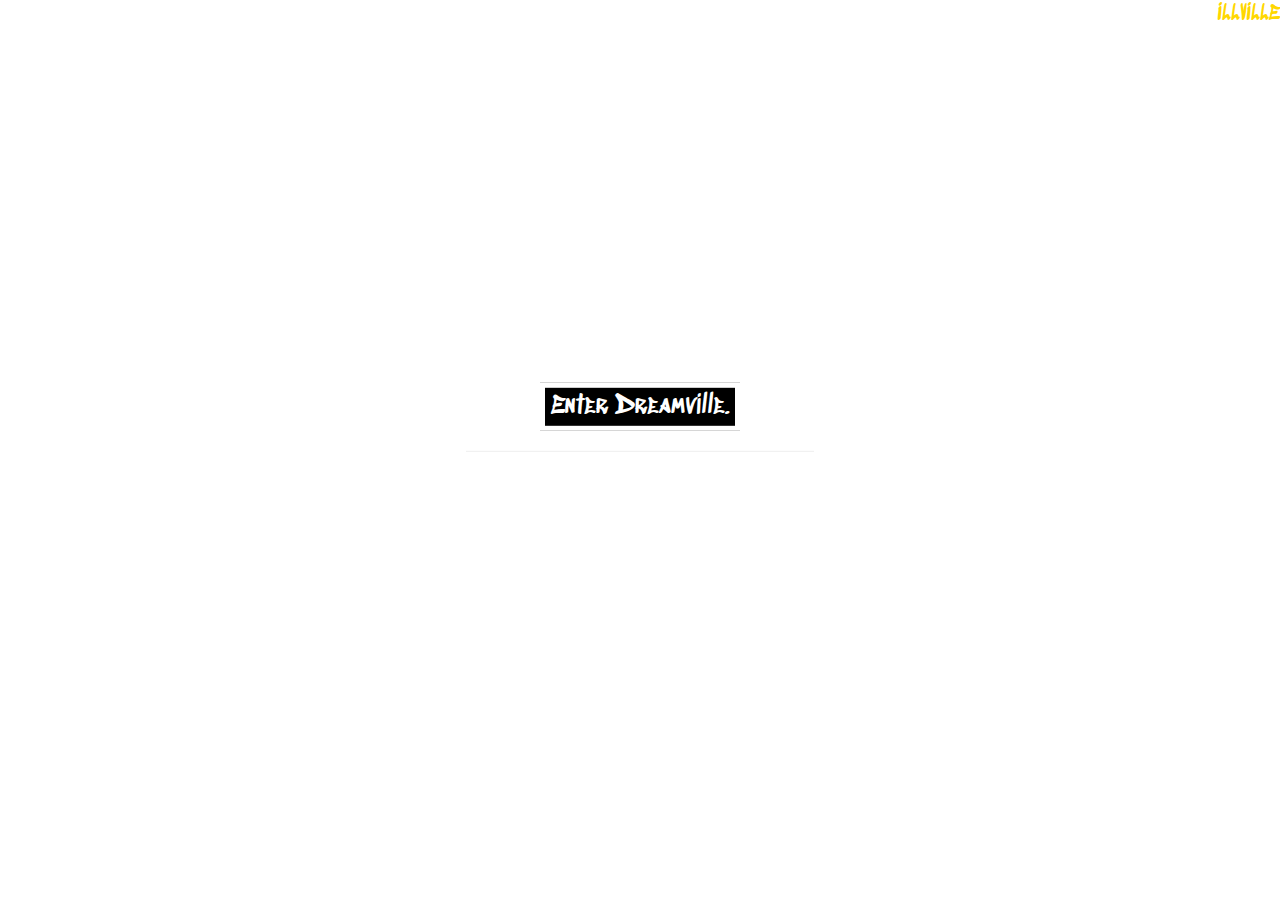
==== index.html @ e3aff409 "initial site design, move to responsive with bootstrap" ====
<DOCTYPE! html>
    <html>
    <meta charset="UTF-8">
    <meta name="viewport" content="width=device-width, initial-scale=1">

    <head>
        <link rel="stylesheet" href="https://cdnjs.cloudflare.com/ajax/libs/font-awesome/4.6.3/css/font-awesome.min.css">
        <title>dreamILLest</title>
        <meta charset="UTF-8">
        <meta name="viewport" content="width=device-width, initial-scale=1">
        <meta name="description" content="Personal Website of Bilal Hameed" />
        <meta name="keywords" content="software engineer, college student, resume, career, personal website" />
        <meta name="robots" content="nofollow" />
        <meta http-equiv="author" content="Bilal Hameed" />
        <link rel="shortcut icon" href="../images/cole6.jpg">
        <link rel="icon" href="../images/cole6.jpg">
        <link href="https://fonts.googleapis.com/css?family=Sedgwick+Ave+Display" rel="stylesheet">
        <link rel="stylesheet" href="https://cdnjs.cloudflare.com/ajax/libs/font-awesome/4.7.0/css/font-awesome.min.css">
        <link rel="stylesheet" href="https://maxcdn.bootstrapcdn.com/bootstrap/3.3.7/css/bootstrap.min.css">
        <link rel="stylesheet" href="styles.css">
    </head>

    <body>
        <div id="entryPage">
            <div class="bgimg">
                <div class="topLeft">
                    <p>ILLVILLE</p>
                </div>
                <div class="middle">
                    <button type="button" onclick="nextPage()" id="enterBtn">Enter Dreamville.</button>
                    <hr>
                    <p>Play the Game to Change the Game.</p>
                    <p id="demo" style="font-size:30px;"></p>
                </div>
                <div class="bottomleft">
                    <p>The Bilz in the Works.</p>
                </div>
            </div>
        </div>
        <div id="main" style="display:none">
            <audio autoplay loop>
                <source src="../music/neighbors.mp3" type="audio/mp3">
            </audio>
            <div class="navBar">
                <a href="index.html" class="navItem">Home</a>
                <a href="about.html" class="navItem">About</a>
                <a href="contact.html" class="navItem">Contact</a>
                <a href="scene.html" class="navItem">Scene</a>
                <a href="quotes.html" class="navItem">Quotes</a>
            </div>
            <div class="slides">
                <p class="topLeft">DreamVille in the Building.</p>
                <img class="mySlides" src="../images/dreamville.jpg">
                <img class="mySlides" src="../images/everybodydcole.jpg">
                <img class="mySlides" src="../images/low_poly_j_cole_wallpaper_by_cldupzyk-d9p2ch2.jpg">
                <img class="mySlides" src="../images/colenew1.jpg">
                <img class="mySlides" src="../images/colenew2.jpg">
                <img class="mySlides" src="../images/colenew3.jpg">
                <img class="mySlides" src="../images/colenew4.jpg">
                <img class="mySlides" src="../images/cole9.jpg">
                <img class="mySlides" src="../images/jcolethum2.jpg">
            </div>
            <script>
                var myIndex = 0;
                document.getElementsByClassName("main").style.display = "none";
                function carousel() {
                    var i;
                    var x = document.getElementsByClassName("mySlides");
                    for (i = 0; i < x.length; i++) {
                        x[i].style.display = "none";
                    }
                    myIndex++;
                    if (myIndex > x.length) {
                        myIndex = 1;
                    }
                    x[myIndex - 1].style.display = "block";
                    if (myIndex == 1) {
                        setTimeout(carousel, 1);
                    } else {
                        setTimeout(carousel, 3000);
                    }
                }
                function nextPage() {
                    document.getElementById("main").style.display = "block";
                    carousel();
                    document.getElementById("entryPage").style.display = "none";
                }
            </script>

            <div class="content">
                <h2>THE TEAM</h2>
                <p><i>dreamILLest and Co.</i></p>
                <p id="slogan">
                    dreamILLest: for the dreamers, for the ambitious, for the , strugglers, and creators. Brand for the young, hussling, and
                    survivin'. Put faith in the people, and the people will have faith in you. Alive, Survive, Thrive.</p>
            </div>
            <div class="articleItems">
                <article class="articleItem">
                    <p>Cole World</p>
                    <img class="articleImage" src="../images/cole7.jpg">
                </article>
                <article class="articleItem">
                    <p>DreamVillain</p>
                    <img class="articleImage" src="../images/icon2.jpg">
                </article>
                <article class="articleItem">
                    <p>Hollywood Cole</p>
                    <img class="articleImage" src="../images/dreamvillecole.png">
                </article>
                <br />
            </div>
            <footer class="footerbg">
                <div class="socialmedia">
                    <a href="#"><i class="fa fa-facebook-official sm"></i></a>
                    <a href="#"><i class="fa fa-pinterest-p sm"></i></a>
                    <a href="#"><i class="fa fa-twitter sm"></i></a>
                    <a href="#"><i class="fa fa-linkedin sm"></i></a>
                </div>

                <p>
                    ALL RIGHTS RESERVED. BKHAMEED.
                </p>
                <div class="ixcons">
                    <span class="fa fa-cloud ixons"></span>
                    <span class="fa fa-heart ixons"></span>
                    <span class="fa fa-file ixons"></span>
                    <span class="fa fa-bars ixons"></span>
                    <i class="glyphicon glyphicon-cloud"></i>
                    <i class="glyphicon glyphicon-thumbs-up"></i>
                    <i class="glyphicon glyphicon-remove"></i>
                </div>
            </footer>
        </div>
    </body>

    </html>
---- styles.css ----
/*body{
    background-color: lightblue;
    background-image: url("iconcole.jpg");
    background-repeat: no-repeat;
    background-position: center;
    background-attachment: fixed;
    width: 
    
}

.border {
    border-style: solid;
    border-width: 2px 10px 4px 20px;
    border-color: red green blue yellow;
    border-top-style: dotted;
    border-right-style: solid;
    border-bottom-style: dotted;
    border-left-style: solid;
    border-radius: 5px;
}

.margin {
    margin-top: 100px;
    margin-bottom: 100px;
    margin-right: 150px;
    margin-left: 80px;
    margin: 100px 150px 100px 80px;
    
}

.div {
    width: 300px;
    margin: auto;
    border: 1px solid red;
}

div.container {
    border: 1px solid red;
    margin-left: 100px;
}

.padding {
    padding-top: 50px;
    padding-right: 30px;
    padding-bottom: 50px;
    padding-left: 80px;
}

.heightwidth {
    height: 200px;
    width: 500px;
    background-color: powderblue;
}

div{
    max-width: 500px;
    height:100px;
    background-color: powderblue;
}

/*content -> border -> outline*/
/*
.outline{
    outline-style: groove;
    outline-color: gold;
    outline-width: 15px;
}

.text{
    color: gold;
    text-align: center;
    text-align: justify;
    text-shadow: 3px 3px silver;
}

a, p, h2 {
    font-family: 'Sedgwick Ave Display', cursive;
}

.font {
    font-style: italic;
    font-size: 1em;
    font-weight: bold;
    
}

.stylinglinks{
    
}

a:link{
    color: silver;
    background-color: yellow;
    text-decoration: none;
}

a:visited{
    color:red;
    background-color: black;
    text-decoration: none;
}

a:hover{
    color:black;
    background-color:gold;
    text-decoration: underline;
}

a:active{
    color:gold;
    background-color: silver;
    text-decoration: underline;
}

/* advanced link button below */
/*
a:link, a:visited {
    background-color: black;
    color: gold;
    padding: 14px 25px;
    text-align: center;
    text-decoration: none;
    display: inline-block;
}

a:hover, a:active {
    background-color: silver;
}

ul.a {
    list-style-type: circle;
    list-style-position: inside;
}

ol.a {
    list-style-type: lower-latin;
    list-style-position: outside;
}

ul {
    list-style-image: url("");
}
*/
body {
    font-family: 'Sedgwick Ave Display', cursive;
    text-align: center;
    background-color: white;
    color: black;
}

* {
    font-family: 'Sedgwick Ave Display', cursive;
}

audio {
    display: none;
}

.mySlides {
    margin-top: 51px;
    width: 100%;
    height: 880px;
    
}

.content {
    padding: 4px;
    justify-content: center;
    align-items: center;
    margin-top: 50px;
    margin-bottom: 50px;
    background-color: white;
}

.navBar{
    text-align: center;
    padding-top: 10px;
    position: fixed;
    top: 0;
    width: 100%;
}

#slogan {
    font-size: 30px;
    color: gold;
}

.navItem {
    display: inline;
    margin-right: 20px;
    margin-left: 20px;
    font-size: 20px;
    color: black;
    border: 4px solid white;
    padding: 10px;
}

.navItem:hover {
    color: midnightblue;
    text-decoration: blinks;
    border: 4px solid grey;
    
}

.articleItems {
    justify-content: center;
    align-items: center;
    display: inline-flex;
    margin-top: 50px;
}

.articleItem {
    margin-left: 30px;
    margin-right: 30px;
}

.articleImage {
    max-width: 100%;
    height: 350px;
    width: 350px;
}

.slides {
    margin: auto;
    width: 100%;
    margin-top: 30px
}

.topLeft {
    position: absolute;
    right: 0px;
    font-size: 20px;
    color: gold;
}

.skyline {
    position: static;
    bottom: 0;
    left: 0;
    height: auto;
    width: 100%;
    z-index: -1;
}

.footerbg {
    margin-top: 125px;
    width: 100%;
    height: 50%;
    background-image: url(../images/skyline.jpg);
    background-size: 100% 100%;
    display: flex;
    flex-direction: column;
    justify-content: flex-end;
    align-items: center;
    color: white;
    flex-wrap: nowrap;
}

.socialmedia {
    display: flex;
    flex-direction: row;
    justify-content: center;
    align-items: center;
}

.ixcons {
    display: flex;
    flex-direction: row;
    justify-content: center;
    align-items: center;
}


.bgimg{
    background-image: url("../images/jcolethum2.jpg");
    height: 100%;
    background-position: center;
    background-size: cover;
    position: relative;
    color: white;
    font-family: "Courier New", Courier, monospace;
    font-size: 25px;
    
}

topLeft{
    position: absolute;
    top: 0;
    right: 15px;
    
}

.middle{
    position: absolute;
    top: 50%;
    left: 50%;
    transform: translate(-50%, -50%);
    text-align: center;
    
}

.bottomLeft{
    position: absolute;
    bottom: 0;
    left: 16px;
    
}

#enterBtn{
    background-color: black;
    border: 5px solid white;
}

#enterBtn:hover{
    background-color: gold;
}
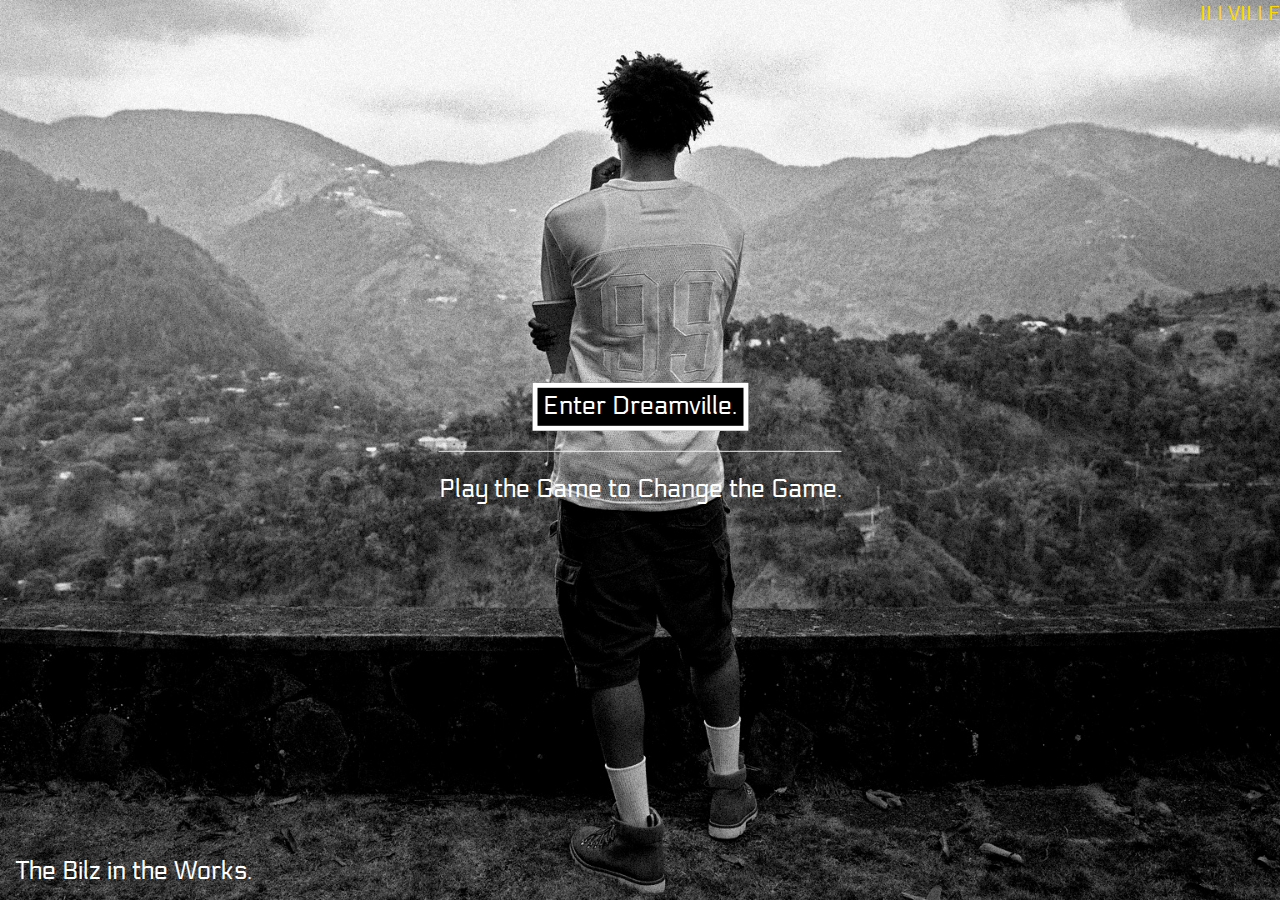
==== commit e8843cd8: "new navbar, added images, working on scene page" ====
--- a/index.html
+++ b/index.html
@@ -1,136 +1,170 @@
 <DOCTYPE! html>
     <html>
     <meta charset="UTF-8">
+<meta name="viewport" content="width=device-width, initial-scale=1">
+
+<head>
+    <link rel="stylesheet" href="https://cdnjs.cloudflare.com/ajax/libs/font-awesome/4.6.3/css/font-awesome.min.css">
+    <link rel="stylesheet" href="https://maxcdn.bootstrapcdn.com/bootstrap/3.3.7/css/bootstrap.min.css">
+
+    <!-- jQuery library -->
+    <script src="https://ajax.googleapis.com/ajax/libs/jquery/3.2.1/jquery.min.js"></script>
+
+    <!-- Latest compiled JavaScript -->
+    <script src="https://maxcdn.bootstrapcdn.com/bootstrap/3.3.7/js/bootstrap.min.js"></script>
+    <title>VilleDreams</title>
+    <meta charset="UTF-8">
     <meta name="viewport" content="width=device-width, initial-scale=1">
+    <meta name="description" content="Personal Website of Bilal Hameed" />
+    <meta name="keywords" content="software engineer, college student, resume, career, personal website" />
+    <meta name="robots" content="nofollow" />
+    <meta http-equiv="author" content="Bilal Hameed" />
+    <link rel="shortcut icon" href="../images/cole6.jpg">
+    <link rel="icon" href="../images/cole6.jpg">
+    <link href="https://fonts.googleapis.com/css?family=Sedgwick+Ave+Display" rel="stylesheet">
+    <link rel="stylesheet" href="https://cdnjs.cloudflare.com/ajax/libs/font-awesome/4.7.0/css/font-awesome.min.css">
+    <link rel="stylesheet" href="https://maxcdn.bootstrapcdn.com/bootstrap/3.3.7/css/bootstrap.min.css">
+    <link rel="stylesheet" href="styles.css">
+    <script src="https://sdk.amazonaws.com/js/aws-sdk-2.134.0.min.js"></script>
+    <link href="https://fonts.googleapis.com/css?family=Electrolize" rel="stylesheet">
 
-    <head>
-        <link rel="stylesheet" href="https://cdnjs.cloudflare.com/ajax/libs/font-awesome/4.6.3/css/font-awesome.min.css">
-        <title>dreamILLest</title>
-        <meta charset="UTF-8">
-        <meta name="viewport" content="width=device-width, initial-scale=1">
-        <meta name="description" content="Personal Website of Bilal Hameed" />
-        <meta name="keywords" content="software engineer, college student, resume, career, personal website" />
-        <meta name="robots" content="nofollow" />
-        <meta http-equiv="author" content="Bilal Hameed" />
-        <link rel="shortcut icon" href="../images/cole6.jpg">
-        <link rel="icon" href="../images/cole6.jpg">
-        <link href="https://fonts.googleapis.com/css?family=Sedgwick+Ave+Display" rel="stylesheet">
-        <link rel="stylesheet" href="https://cdnjs.cloudflare.com/ajax/libs/font-awesome/4.7.0/css/font-awesome.min.css">
-        <link rel="stylesheet" href="https://maxcdn.bootstrapcdn.com/bootstrap/3.3.7/css/bootstrap.min.css">
-        <link rel="stylesheet" href="styles.css">
-    </head>
 
-    <body>
-        <div id="entryPage">
-            <div class="bgimg">
-                <div class="topLeft">
-                    <p>ILLVILLE</p>
-                </div>
-                <div class="middle">
-                    <button type="button" onclick="nextPage()" id="enterBtn">Enter Dreamville.</button>
-                    <hr>
-                    <p>Play the Game to Change the Game.</p>
-                    <p id="demo" style="font-size:30px;"></p>
-                </div>
-                <div class="bottomleft">
-                    <p>The Bilz in the Works.</p>
+</head>
+
+<body>
+    <div id="entryPage">
+        <div class="bgimg">
+            <div class="topLeft">
+                <p>ILLVILLE</p>
+            </div>
+            <div class="middle">
+                <button type="button" onclick="nextPage()" id="enterBtn">Enter Dreamville.</button>
+                <hr>
+                <p>Play the Game to Change the Game.</p>
+                <p id="demo" style="font-size:30px;"></p>
+            </div>
+            <div class="bottomleft">
+                <p>The Bilz in the Works.</p>
+            </div>
+        </div>
+    </div>
+
+    <div id="mySidenav" class="sidenav">
+        <a href="javascript:void(0)" class="closebtn" onclick="closeNav()">&times;</a>
+        <a href="#" class="navItems" >Home</a>
+        <a href="#" class="navItems" >About</a>
+        <a href="#" class="navItems" >Contact</a>
+        <a href="#" class="navItems" >Scene</a>
+    </div>
+
+    <div id="main" style="display:none">
+        <audio autoplay loop>
+                <source src="../music/neighbors.mp3" type="audio/mp3">
+            </audio>
+        <div class="navBar navbar navbar-inverse">
+            <div class="container-fluid">
+                <div class="navbar-header navbar-left">
+                    <button onclick="openNav()" type="button" class="navbar-toggle" data-toggle="collapse">
+                        <span class="icon-bar"></span>
+                        <span class="icon-bar"></span>
+                        <span class="icon-bar"></span>
+                        </button>
                 </div>
             </div>
+            <div class="collapse navbar-collapse" id="myNavbar">
+                <ul class="nav navbar-nav navbar-left">
+                    <li> <i class="fa fa-bars" aria-hidden="true" onclick="openNav()"></i>
+                    </li>
+                </ul>
+            </div>
         </div>
-        <div id="main" style="display:none">
-            <audio autoplay loop>
-                <source src="../music/neighbors.mp3" type="audio/mp3">
-            </audio>
-            <div class="navBar">
-                <a href="index.html" class="navItem">Home</a>
-                <a href="about.html" class="navItem">About</a>
-                <a href="contact.html" class="navItem">Contact</a>
-                <a href="scene.html" class="navItem">Scene</a>
-                <a href="quotes.html" class="navItem">Quotes</a>
-            </div>
-            <div class="slides">
-                <p class="topLeft">DreamVille in the Building.</p>
-                <img class="mySlides" src="../images/dreamville.jpg">
-                <img class="mySlides" src="../images/everybodydcole.jpg">
-                <img class="mySlides" src="../images/low_poly_j_cole_wallpaper_by_cldupzyk-d9p2ch2.jpg">
-                <img class="mySlides" src="../images/colenew1.jpg">
-                <img class="mySlides" src="../images/colenew2.jpg">
-                <img class="mySlides" src="../images/colenew3.jpg">
-                <img class="mySlides" src="../images/colenew4.jpg">
-                <img class="mySlides" src="../images/cole9.jpg">
-                <img class="mySlides" src="../images/jcolethum2.jpg">
-            </div>
-            <script>
-                var myIndex = 0;
-                document.getElementsByClassName("main").style.display = "none";
-                function carousel() {
-                    var i;
-                    var x = document.getElementsByClassName("mySlides");
-                    for (i = 0; i < x.length; i++) {
-                        x[i].style.display = "none";
-                    }
-                    myIndex++;
-                    if (myIndex > x.length) {
-                        myIndex = 1;
-                    }
-                    x[myIndex - 1].style.display = "block";
-                    if (myIndex == 1) {
-                        setTimeout(carousel, 1);
-                    } else {
-                        setTimeout(carousel, 3000);
-                    }
+
+        <div class="slides">
+            <p class="topLeft">DreamVille in the Building.</p>
+            <img class="mySlides" src="./images/dreamville.jpg">
+            <img class="mySlides" src="./images/everybodydcole.jpg">
+            <img class="mySlides" src="./images/low_poly_j_cole_wallpaper_by_cldupzyk-d9p2ch2.jpg">
+            <img class="mySlides" src="./images/colenew1.jpg">
+            <img class="mySlides" src="./images/colenew2.jpg">
+            <img class="mySlides" src="./images/colenew3.jpg">
+            <img class="mySlides" src="./images/colenew4.jpg">
+            <img class="mySlides" src="./images/cole9.jpg">
+            <img class="mySlides" src="./images/jcolethum2.jpg">
+        </div>
+        <script>
+            var myIndex = 0;
+            document.getElementsByClassName("main").style.display = "none";
+
+            function carousel() {
+                var i;
+                var x = document.getElementsByClassName("mySlides");
+                for (i = 0; i < x.length; i++) {
+                    x[i].style.display = "none";
                 }
-                function nextPage() {
-                    document.getElementById("main").style.display = "block";
-                    carousel();
-                    document.getElementById("entryPage").style.display = "none";
+                myIndex++;
+                if (myIndex > x.length) {
+                    myIndex = 1;
                 }
-            </script>
+                x[myIndex - 1].style.display = "block";
+                if (myIndex == 1) {
+                    setTimeout(carousel, 1);
+                } else {
+                    setTimeout(carousel, 3000);
+                }
+            }
 
-            <div class="content">
-                <h2>THE TEAM</h2>
-                <p><i>dreamILLest and Co.</i></p>
-                <p id="slogan">
-                    dreamILLest: for the dreamers, for the ambitious, for the , strugglers, and creators. Brand for the young, hussling, and
-                    survivin'. Put faith in the people, and the people will have faith in you. Alive, Survive, Thrive.</p>
-            </div>
-            <div class="articleItems">
-                <article class="articleItem">
-                    <p>Cole World</p>
-                    <img class="articleImage" src="../images/cole7.jpg">
-                </article>
-                <article class="articleItem">
-                    <p>DreamVillain</p>
-                    <img class="articleImage" src="../images/icon2.jpg">
-                </article>
-                <article class="articleItem">
-                    <p>Hollywood Cole</p>
-                    <img class="articleImage" src="../images/dreamvillecole.png">
-                </article>
-                <br />
-            </div>
-            <footer class="footerbg">
-                <div class="socialmedia">
-                    <a href="#"><i class="fa fa-facebook-official sm"></i></a>
-                    <a href="#"><i class="fa fa-pinterest-p sm"></i></a>
-                    <a href="#"><i class="fa fa-twitter sm"></i></a>
-                    <a href="#"><i class="fa fa-linkedin sm"></i></a>
-                </div>
+            function nextPage() {
+                document.getElementById("main").style.display = "block";
+                carousel();
+                document.getElementById("entryPage").style.display = "none";
+            }
+            
+            function openNav() {
+                document.getElementById("mySidenav").style.width="250px";
+            }
+            
+            function closeNav() {
+                document.getElementById("mySidenav").style.width = "0";
+            }
+            
+            function setActive(elem) {
+                var navs = document.getElementsByClassName("navItems");
+                for( index = 0; index < navs.length; index++){
+                    navs[index].removeAttribute("class");
+                    navs[index].setAttribute("class", "navItems");
+                }
+                elem.setAttribute("class", "active navItems");
+                
+            }
+        </script>
 
-                <p>
-                    ALL RIGHTS RESERVED. BKHAMEED.
-                </p>
-                <div class="ixcons">
-                    <span class="fa fa-cloud ixons"></span>
-                    <span class="fa fa-heart ixons"></span>
-                    <span class="fa fa-file ixons"></span>
-                    <span class="fa fa-bars ixons"></span>
-                    <i class="glyphicon glyphicon-cloud"></i>
-                    <i class="glyphicon glyphicon-thumbs-up"></i>
-                    <i class="glyphicon glyphicon-remove"></i>
-                </div>
-            </footer>
+        <div class="content">
+            <h2>THE TEAM</h2>
+            <p><i>dreamILLest and Co.</i></p>
+            <p id="slogan">
+                dreamILLest: for the dreamers, for the ambitious, for the , strugglers, and creators. Brand for the young, hussling, and survivin'. Put faith in the people, and the people will have faith in you. Alive, Survive, Thrive.</p>
         </div>
-    </body>
+        <div class="articleItems">
+            <article class="articleItem">
+                <p>Cole World</p>
+                <img class="articleImage" src="./images/cole7.jpg">
+            </article>
+            <article class="articleItem">
+                <p>DreamVillain</p>
+                <img class="articleImage" src="./images/icon2.jpg">
+            </article>
+            <article class="articleItem">
+                <p>Hollywood Cole</p>
+                <img class="articleImage" src="./images/dreamvillecole.png">
+            </article>
+            <br />
+        </div>
+        <div class="footerbg">
+            <p>
+                ALL RIGHTS RESERVED. BKHAMEED.
+            </p>
+        </div>
+    </div>
+</body>
 
-    </html>+    </html>
--- a/styles.css
+++ b/styles.css
@@ -141,15 +141,77 @@
     list-style-image: url("");
 }
 */
+
+
+.fa {
+    color: white;
+    font-size: 30px;
+    padding-left: 10px;
+    padding-top: 15px;
+    
+}
+.sidenav {
+    height: 100%;
+    width: 0;
+    position: fixed;
+    z-index: 1;
+    top: 0;
+    left: 0;
+    background-color: black;
+    overflow-x: hidden;
+    padding-top: 60px;
+    transition: 0.5s;
+}
+
+.sidenav a {
+    padding: 8px 8px 8px 32px;
+    text-decoration-color: none;
+    font-size: 25px;
+    color: silver;
+    display: block;
+    transition: 0.3s;
+}
+
+
+
+.sidenav .closebtn {
+    position: absolute;
+    top: 0;
+    right: 25px;
+    font-size: 36px;
+    margin-left: 50px;
+}
+
+#main {
+    transition: margin-left .5s;
+}
+
+@media screen and (max-height: 450px) {
+    .sidenav {padding-top: 15px;}
+    .sidenav a {font-size: 18px;}
+}
+
 body {
-    font-family: 'Sedgwick Ave Display', cursive;
+font-family: 'Electrolize', sans-serif;
     text-align: center;
     background-color: white;
     color: black;
 }
 
+@media (min-width: 768px) {
+    .navbar .navbar-nav {
+        display: inline-block;
+        float: none;
+        vertical-align: top;
+    }
+
+    .navbar .navbar-collapse {
+        text-align: center;
+    }
+}
+
 * {
-    font-family: 'Sedgwick Ave Display', cursive;
+font-family: 'Electrolize', sans-serif;
 }
 
 audio {
@@ -157,7 +219,6 @@
 }
 
 .mySlides {
-    margin-top: 51px;
     width: 100%;
     height: 880px;
     
@@ -174,10 +235,14 @@
 
 .navBar{
     text-align: center;
-    padding-top: 10px;
-    position: fixed;
     top: 0;
-    width: 100%;
+    padding-bottom: 0;
+    margin-bottom: 0;
+}
+
+.navbar {
+        margin-bottom: 0;
+    border-radius: 0;
 }
 
 #slogan {
@@ -185,20 +250,11 @@
     color: gold;
 }
 
-.navItem {
-    display: inline;
-    margin-right: 20px;
-    margin-left: 20px;
-    font-size: 20px;
-    color: black;
+
+.navItems:hover {
+    color: silver;
+    text-decoration: blinks;
     border: 4px solid white;
-    padding: 10px;
-}
-
-.navItem:hover {
-    color: midnightblue;
-    text-decoration: blinks;
-    border: 4px solid grey;
     
 }
 
@@ -221,9 +277,9 @@
 }
 
 .slides {
-    margin: auto;
     width: 100%;
-    margin-top: 30px
+    margin-top: 0px;
+    padding-top: 0px;
 }
 
 .topLeft {
@@ -243,10 +299,10 @@
 }
 
 .footerbg {
-    margin-top: 125px;
+    margin-top: 127px;
     width: 100%;
     height: 50%;
-    background-image: url(../images/skyline.jpg);
+    background-image: url(./images/skyline.jpg);
     background-size: 100% 100%;
     display: flex;
     flex-direction: column;
@@ -254,6 +310,8 @@
     align-items: center;
     color: white;
     flex-wrap: nowrap;
+    margin-bottom: 0px;
+    padding-bottom: 0px;
 }
 
 .socialmedia {
@@ -272,13 +330,13 @@
 
 
 .bgimg{
-    background-image: url("../images/jcolethum2.jpg");
+    background-image: url("./images/jcolethum2.jpg");
     height: 100%;
     background-position: center;
     background-size: cover;
     position: relative;
     color: white;
-    font-family: "Courier New", Courier, monospace;
+font-family: 'Electrolize', sans-serif;
     font-size: 25px;
     
 }
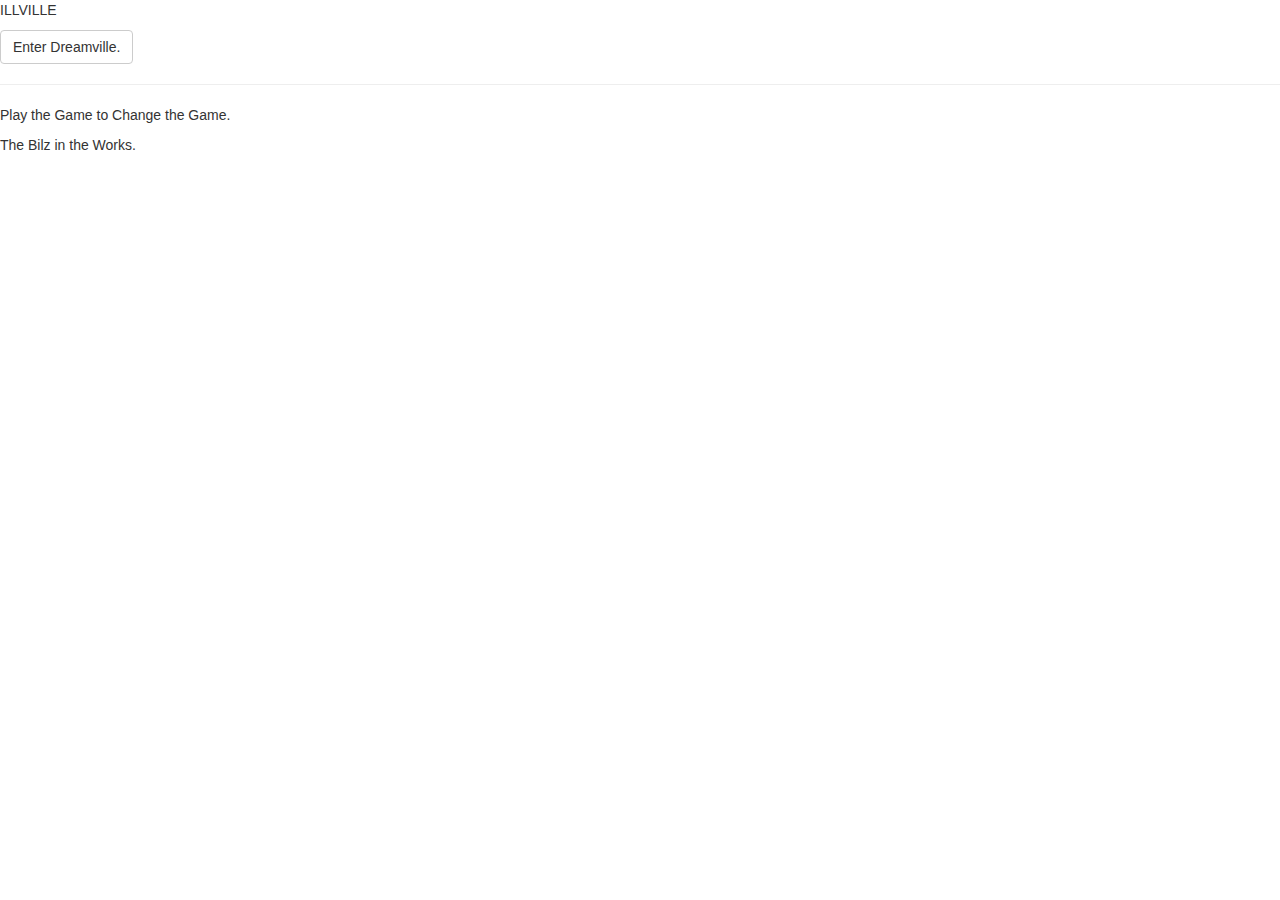
==== commit 3e272de5: "fixed about page formatting, combined all css files , worked on mobile" ====
--- a/index.html
+++ b/index.html
@@ -1,170 +1,57 @@
 <DOCTYPE! html>
     <html>
     <meta charset="UTF-8">
-<meta name="viewport" content="width=device-width, initial-scale=1">
+    <meta name="viewport" content="width=device-width, initial-scale=1">
 
-<head>
-    <link rel="stylesheet" href="https://cdnjs.cloudflare.com/ajax/libs/font-awesome/4.6.3/css/font-awesome.min.css">
-    <link rel="stylesheet" href="https://maxcdn.bootstrapcdn.com/bootstrap/3.3.7/css/bootstrap.min.css">
+    <head>
+        <link rel="stylesheet" href="https://cdnjs.cloudflare.com/ajax/libs/font-awesome/4.6.3/css/font-awesome.min.css">
+        <link rel="stylesheet" href="https://maxcdn.bootstrapcdn.com/bootstrap/3.3.7/css/bootstrap.min.css">
 
-    <!-- jQuery library -->
-    <script src="https://ajax.googleapis.com/ajax/libs/jquery/3.2.1/jquery.min.js"></script>
+        <!-- jQuery library -->
+        <script src="https://ajax.googleapis.com/ajax/libs/jquery/3.2.1/jquery.min.js"></script>
 
-    <!-- Latest compiled JavaScript -->
-    <script src="https://maxcdn.bootstrapcdn.com/bootstrap/3.3.7/js/bootstrap.min.js"></script>
-    <title>VilleDreams</title>
-    <meta charset="UTF-8">
-    <meta name="viewport" content="width=device-width, initial-scale=1">
-    <meta name="description" content="Personal Website of Bilal Hameed" />
-    <meta name="keywords" content="software engineer, college student, resume, career, personal website" />
-    <meta name="robots" content="nofollow" />
-    <meta http-equiv="author" content="Bilal Hameed" />
-    <link rel="shortcut icon" href="../images/cole6.jpg">
-    <link rel="icon" href="../images/cole6.jpg">
-    <link href="https://fonts.googleapis.com/css?family=Sedgwick+Ave+Display" rel="stylesheet">
-    <link rel="stylesheet" href="https://cdnjs.cloudflare.com/ajax/libs/font-awesome/4.7.0/css/font-awesome.min.css">
-    <link rel="stylesheet" href="https://maxcdn.bootstrapcdn.com/bootstrap/3.3.7/css/bootstrap.min.css">
-    <link rel="stylesheet" href="styles.css">
-    <script src="https://sdk.amazonaws.com/js/aws-sdk-2.134.0.min.js"></script>
-    <link href="https://fonts.googleapis.com/css?family=Electrolize" rel="stylesheet">
+        <!-- Latest compiled JavaScript -->
+        <script src="https://maxcdn.bootstrapcdn.com/bootstrap/3.3.7/js/bootstrap.min.js"></script>
+        <title>VilleDreams</title>
+        <meta charset="UTF-8">
+        <meta name="viewport" content="width=device-width, initial-scale=1">
+        <meta name="description" content="Personal Website of Bilal Hameed" />
+        <meta name="keywords" content="software engineer, college student, resume, career, personal website" />
+        <meta name="robots" content="nofollow" />
+        <meta http-equiv="author" content="Bilal Hameed" />
+        <link rel="shortcut icon" href="../images/cole6.jpg">
+        <link rel="icon" href="../images/cole6.jpg">
+        <link href="https://fonts.googleapis.com/css?family=Sedgwick+Ave+Display" rel="stylesheet">
+        <link rel="stylesheet" href="https://cdnjs.cloudflare.com/ajax/libs/font-awesome/4.7.0/css/font-awesome.min.css">
+        <script src="https://sdk.amazonaws.com/js/aws-sdk-2.134.0.min.js"></script>
+        <link href="https://fonts.googleapis.com/css?family=Electrolize" rel="stylesheet">
+        <link rel="stylesheet" href="https://maxcdn.bootstrapcdn.com/bootstrap/3.3.7/css/bootstrap.min.css">
+        <link rel="stylesheet" href="styles.css">
 
+        <script src="scripts.js"></script>
+    </head>
 
-</head>
-
-<body>
-    <div id="entryPage">
-        <div class="bgimg">
-            <div class="topLeft">
-                <p>ILLVILLE</p>
-            </div>
-            <div class="middle">
-                <button type="button" onclick="nextPage()" id="enterBtn">Enter Dreamville.</button>
-                <hr>
-                <p>Play the Game to Change the Game.</p>
-                <p id="demo" style="font-size:30px;"></p>
-            </div>
-            <div class="bottomleft">
-                <p>The Bilz in the Works.</p>
+    <body>
+        <div id="entryPage">
+            <div class="bgimg">
+                <div class="container-fluid">
+                    <div class="row">
+                        <div class="topLeft">
+                            <p>ILLVILLE</p>
+                        </div>
+                        <div class="middle">
+                            <a href="home.html" class="btn btn-default" id="enterBtn">Enter Dreamville.</a>
+                            <hr>
+                            <p>Play the Game to Change the Game.</p>
+                            <p id="demo" style="font-size:30px;"></p>
+                        </div>
+                        <div class="bottomleft">
+                            <p>The Bilz in the Works.</p>
+                        </div>
+                    </div>
+                </div>
             </div>
         </div>
-    </div>
-
-    <div id="mySidenav" class="sidenav">
-        <a href="javascript:void(0)" class="closebtn" onclick="closeNav()">&times;</a>
-        <a href="#" class="navItems" >Home</a>
-        <a href="#" class="navItems" >About</a>
-        <a href="#" class="navItems" >Contact</a>
-        <a href="#" class="navItems" >Scene</a>
-    </div>
-
-    <div id="main" style="display:none">
-        <audio autoplay loop>
-                <source src="../music/neighbors.mp3" type="audio/mp3">
-            </audio>
-        <div class="navBar navbar navbar-inverse">
-            <div class="container-fluid">
-                <div class="navbar-header navbar-left">
-                    <button onclick="openNav()" type="button" class="navbar-toggle" data-toggle="collapse">
-                        <span class="icon-bar"></span>
-                        <span class="icon-bar"></span>
-                        <span class="icon-bar"></span>
-                        </button>
-                </div>
-            </div>
-            <div class="collapse navbar-collapse" id="myNavbar">
-                <ul class="nav navbar-nav navbar-left">
-                    <li> <i class="fa fa-bars" aria-hidden="true" onclick="openNav()"></i>
-                    </li>
-                </ul>
-            </div>
-        </div>
-
-        <div class="slides">
-            <p class="topLeft">DreamVille in the Building.</p>
-            <img class="mySlides" src="./images/dreamville.jpg">
-            <img class="mySlides" src="./images/everybodydcole.jpg">
-            <img class="mySlides" src="./images/low_poly_j_cole_wallpaper_by_cldupzyk-d9p2ch2.jpg">
-            <img class="mySlides" src="./images/colenew1.jpg">
-            <img class="mySlides" src="./images/colenew2.jpg">
-            <img class="mySlides" src="./images/colenew3.jpg">
-            <img class="mySlides" src="./images/colenew4.jpg">
-            <img class="mySlides" src="./images/cole9.jpg">
-            <img class="mySlides" src="./images/jcolethum2.jpg">
-        </div>
-        <script>
-            var myIndex = 0;
-            document.getElementsByClassName("main").style.display = "none";
-
-            function carousel() {
-                var i;
-                var x = document.getElementsByClassName("mySlides");
-                for (i = 0; i < x.length; i++) {
-                    x[i].style.display = "none";
-                }
-                myIndex++;
-                if (myIndex > x.length) {
-                    myIndex = 1;
-                }
-                x[myIndex - 1].style.display = "block";
-                if (myIndex == 1) {
-                    setTimeout(carousel, 1);
-                } else {
-                    setTimeout(carousel, 3000);
-                }
-            }
-
-            function nextPage() {
-                document.getElementById("main").style.display = "block";
-                carousel();
-                document.getElementById("entryPage").style.display = "none";
-            }
-            
-            function openNav() {
-                document.getElementById("mySidenav").style.width="250px";
-            }
-            
-            function closeNav() {
-                document.getElementById("mySidenav").style.width = "0";
-            }
-            
-            function setActive(elem) {
-                var navs = document.getElementsByClassName("navItems");
-                for( index = 0; index < navs.length; index++){
-                    navs[index].removeAttribute("class");
-                    navs[index].setAttribute("class", "navItems");
-                }
-                elem.setAttribute("class", "active navItems");
-                
-            }
-        </script>
-
-        <div class="content">
-            <h2>THE TEAM</h2>
-            <p><i>dreamILLest and Co.</i></p>
-            <p id="slogan">
-                dreamILLest: for the dreamers, for the ambitious, for the , strugglers, and creators. Brand for the young, hussling, and survivin'. Put faith in the people, and the people will have faith in you. Alive, Survive, Thrive.</p>
-        </div>
-        <div class="articleItems">
-            <article class="articleItem">
-                <p>Cole World</p>
-                <img class="articleImage" src="./images/cole7.jpg">
-            </article>
-            <article class="articleItem">
-                <p>DreamVillain</p>
-                <img class="articleImage" src="./images/icon2.jpg">
-            </article>
-            <article class="articleItem">
-                <p>Hollywood Cole</p>
-                <img class="articleImage" src="./images/dreamvillecole.png">
-            </article>
-            <br />
-        </div>
-        <div class="footerbg">
-            <p>
-                ALL RIGHTS RESERVED. BKHAMEED.
-            </p>
-        </div>
-    </div>
-</body>
+    </body>
 
     </html>
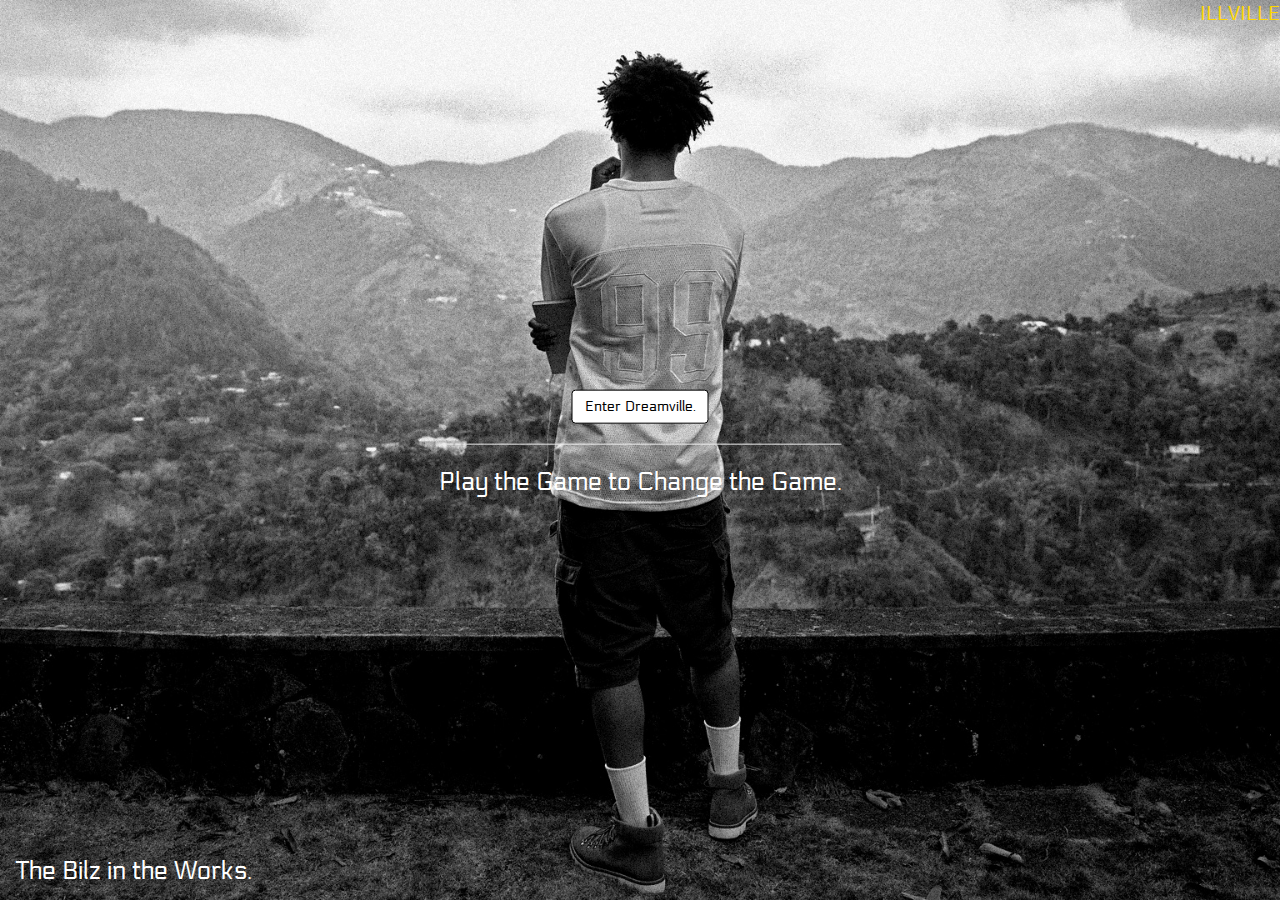
==== commit 36340481: "reformatted css files, fixed bugs in ui" ====
--- a/index.html
+++ b/index.html
@@ -40,7 +40,7 @@
                             <p>ILLVILLE</p>
                         </div>
                         <div class="middle">
-                            <a href="home.html" class="btn btn-default" id="enterBtn">Enter Dreamville.</a>
+                            <a onclick = "entryButton()" href="home.html" class="btn btn-default" id="enterBtn">Enter Dreamville.</a>
                             <hr>
                             <p>Play the Game to Change the Game.</p>
                             <p id="demo" style="font-size:30px;"></p>
--- a/styles.css
+++ b/styles.css
@@ -0,0 +1,364 @@
+@media (min-width: 768px) {
+    .fullWidth {
+    width: 100%;
+    height: 750px;
+}
+}
+
+@media (max-width: 768px) {
+       .fullWidth {
+    width: 100%;
+    height: 600p;
+}
+}
+
+
+
+
+.fa {
+    color: white;
+    font-size: 30px;
+    padding-left: 10px;
+    padding-top: 7px;
+    
+}
+
+.headerImg {
+    padding: 0;
+}
+
+
+.removeSpace {
+    padding-left: 0 !important;
+    margin-left: 0 !important;
+}
+
+.removeSpace {
+    padding: 0 !important;
+    margin: 0 !important;
+}
+
+
+.navbar-toggle {
+    position: absolute;
+    top: 5px;
+    left: 10px;
+}
+
+.noPadding {
+    padding: 0;
+}
+
+.pics {
+    height: 325px;
+    width: 650px;
+}
+
+.pics2 {
+    height: 400px;
+    width: 650px;
+}
+
+
+.sidenav {
+    height: 100%;
+    width: 0;
+    position: fixed;
+    z-index: 1;
+    top: 0;
+    left: 0;
+    background-color: black;
+    overflow-x: hidden;
+    padding-top: 60px;
+    transition: 0.5s;
+}
+
+.sidenav a {
+    padding: 8px 8px 8px 32px;
+    text-decoration-color: none;
+    font-size: 25px;
+    color: silver;
+    display: block;
+    transition: 0.3s;
+}
+
+
+
+.sidenav .closebtn {
+    position: absolute;
+    top: 0;
+    right: 25px;
+    font-size: 36px;
+    margin-left: 50px;
+}
+
+#main {
+    transition: margin-left .5s;
+}
+
+@media screen and (max-height: 450px) {
+    .sidenav {padding-top: 15px;}
+    .sidenav a {font-size: 18px;}
+}
+
+body {
+font-family: 'Electrolize', sans-serif;
+    text-align: center;
+    background-color: white;
+    color: black;
+}
+
+@media (min-width: 768px) {
+    .navbar .navbar-nav {
+        display: inline-block;
+        float: none;
+        vertical-align: top;
+    }
+
+    .navbar .navbar-collapse {
+        text-align: center;
+    }
+}
+
+* {
+font-family: 'Electrolize', sans-serif;
+}
+
+audio {
+    display: none;
+}
+
+.mySlides {
+    width: 100%;
+    height: 880px;
+    
+    
+}
+
+@media (max-width: 768px) {
+    .mySlides {
+        width: 100%;
+        height: 440px;
+    }
+}
+
+.content {
+    padding: 4px;
+    justify-content: center;
+    align-items: center;
+    margin-top: 50px;
+    margin-bottom: 50px;
+    background-color: white;
+}
+
+.content-container {
+    background-color: white;
+}
+
+.navBar{
+    text-align: center;
+    top: 0;
+    padding-bottom: 0;
+    margin-bottom: 0;
+}
+
+.navbar {
+        margin-bottom: 0;
+    border-radius: 0;
+}
+
+#slogan {
+    font-size: 30px;
+    color: gold;
+}
+
+
+.navItems:hover {
+    color: silver;
+    text-decoration: blinks;
+    border: 1px solid white;
+    
+}
+
+.articleItems {
+    justify-content: center;
+    align-items: center;
+    display: inline-flex;
+    margin-top: 50px;
+}
+
+.articleItem {
+    margin-left: 30px;
+    margin-right: 30px;
+}
+
+@media (min-width: 768px) {
+    .articleImage{
+           height: 300px;
+    width: 500px;
+    margin-bottom: 40px;
+        
+    }
+}
+
+@media (max-width: 768px) {
+    .articleImage {
+    height: 200px;
+    width: 225px;
+    margin-bottom: 10px;
+    }
+}
+
+.slides {
+    width: 100%;
+    margin-top: 0px;
+    padding-top: 0px;
+}
+
+.topLeft {
+    position: absolute;
+    right: 0px;
+    font-size: 20px;
+    color: gold;
+}
+
+.skyline {
+    position: static;
+    bottom: 0;
+    left: 0;
+    height: auto;
+    width: 100%;
+    z-index: -1;
+}
+
+.footerbg {
+    margin-top: 127px;
+    width: 100%;
+    height: 50%;
+    background-image: url(./images/skyline.jpg);
+    background-size: 100% 100%;
+    display: flex;
+    flex-direction: column;
+    justify-content: flex-end;
+    align-items: stretch;
+    color: white;
+    margin-bottom: 0px;
+    padding-bottom: 0px;
+    background-repeat: no-repeat;
+}
+
+@media (max-width: 768px) {
+    .footerbg {
+        width: 100%;
+        height: 25%;
+    }
+}
+
+.socialmedia {
+    display: flex;
+    flex-direction: row;
+    justify-content: center;
+    align-items: center;
+}
+
+.ixcons {
+    display: flex;
+    flex-direction: row;
+    justify-content: center;
+    align-items: center;
+}
+
+
+.bgimg{
+    background-image: url("./images/jcolethum2.jpg");
+    height: 100%;
+    background-position: center;
+    background-size: cover;
+    position: relative;
+    color: white;
+font-family: 'Electrolize', sans-serif;
+    font-size: 25px;
+    
+}
+
+topLeft{
+    position: absolute;
+    top: 0;
+    right: 15px;
+    
+}
+
+.middle{
+    position: absolute;
+    top: 50%;
+    left: 50%;
+    transform: translate(-50%, -50%);
+    text-align: center;
+    
+}
+
+.bottomLeft{
+    position: absolute;
+    bottom: 0;
+    left: 16px;
+    
+}
+
+#enterBtn{
+    background-color: white;
+    border: 1px solid black;
+    color: black; 
+}
+
+
+
+#enterBtn:hover{
+    background-color: black;
+    color: white;
+}
+
+.header {
+    width: 100%;
+}
+
+
+@media (min-width: 786px) {
+    .content-about{
+        padding-top: 40px;
+    }
+}
+
+@media (max-width: 768px) {
+    .content-about{
+        padding-top: 20px;
+    }
+}
+
+.about-title, .about-subTitle {
+    text-align: center;
+    
+}
+
+.centered {
+    display: block;
+    margin: auto;
+}
+
+
+@media (min-width: 1200px) {
+    .about-subTitle {
+        margin-left: 200px;
+        margin-right: 200px;
+    }
+}
+
+.centerIt {
+    justify-content: center;
+    align-items: center;
+    display: flex;
+}
+
+
+
+
+
